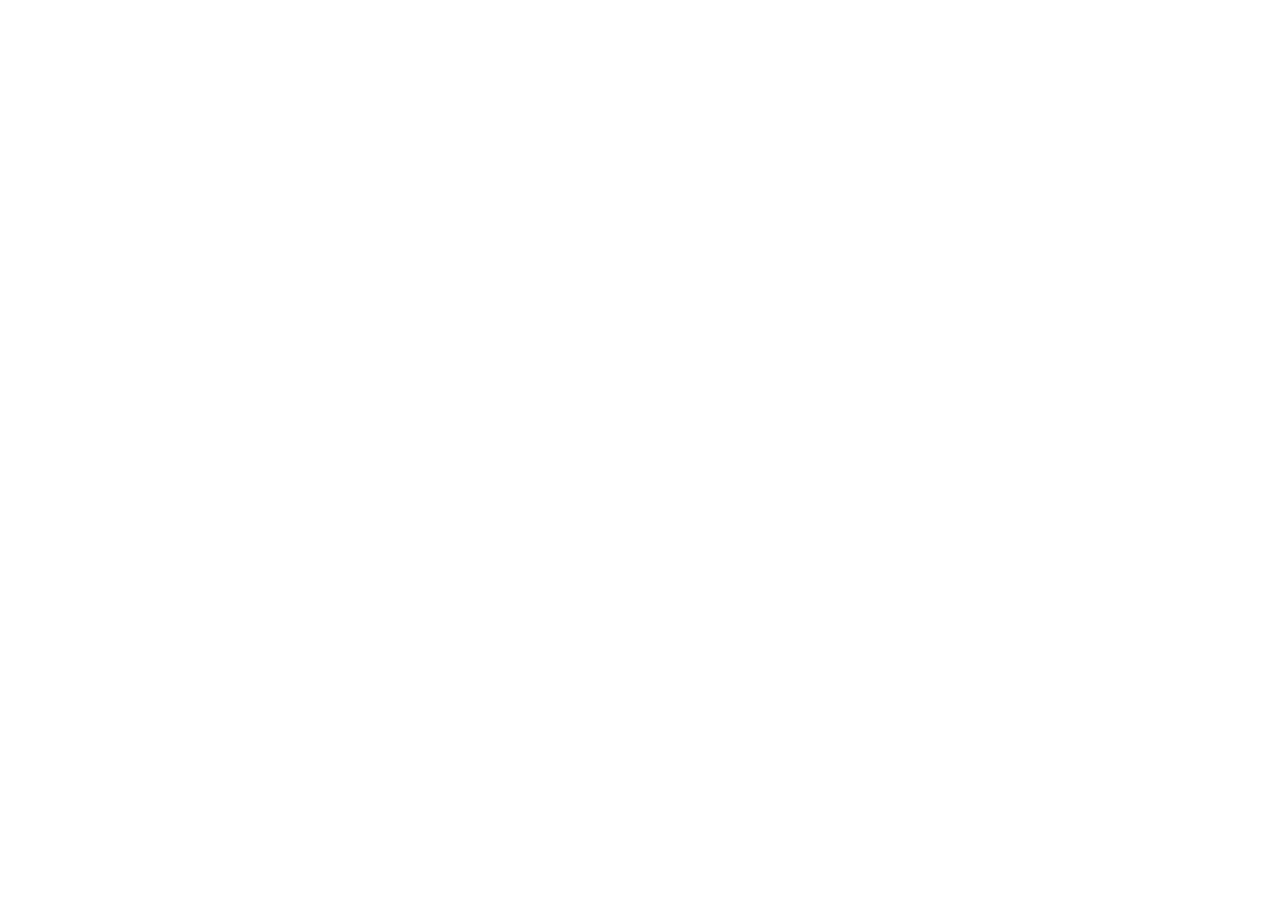
==== index.html @ c08e94df "Initial commit" ====
<!DOCTYPE html>
<html lang="en">
<head>
    <meta charset="UTF-8">
    <meta name="viewport" content="width=device-width, initial-scale=1.0">
    <link rel="shortcut icon" href="favicon.ico" type="image/x-icon">
    <link rel="stylesheet" href="style.css">
    <title>Grammarly: Free Writing Assistant</title>
</head>
<body>
    
</body>
</html>
---- style.css ----
/* ======= Imports ======= */


/* ======= Variables ======= */
:root {
    --primary-color: #027e6f;
    --primary-dark: #014c43;
    --bg-color-1: #fff; 
    --bg-color-2: #f5f5f5; 
}


/* ======= Mini-reset ======= */

*, *::before, *::after {
    margin: 0;
    padding: 0;
    box-sizing: border-box;
}


/* ======= Base Layout ======= */



/* ======= Base Elements ======= */



/* ======= Components ======= */



/* ======= Utility ======= */



/* ======= Media queries ======= */

@media (max-width: 430px) {


}
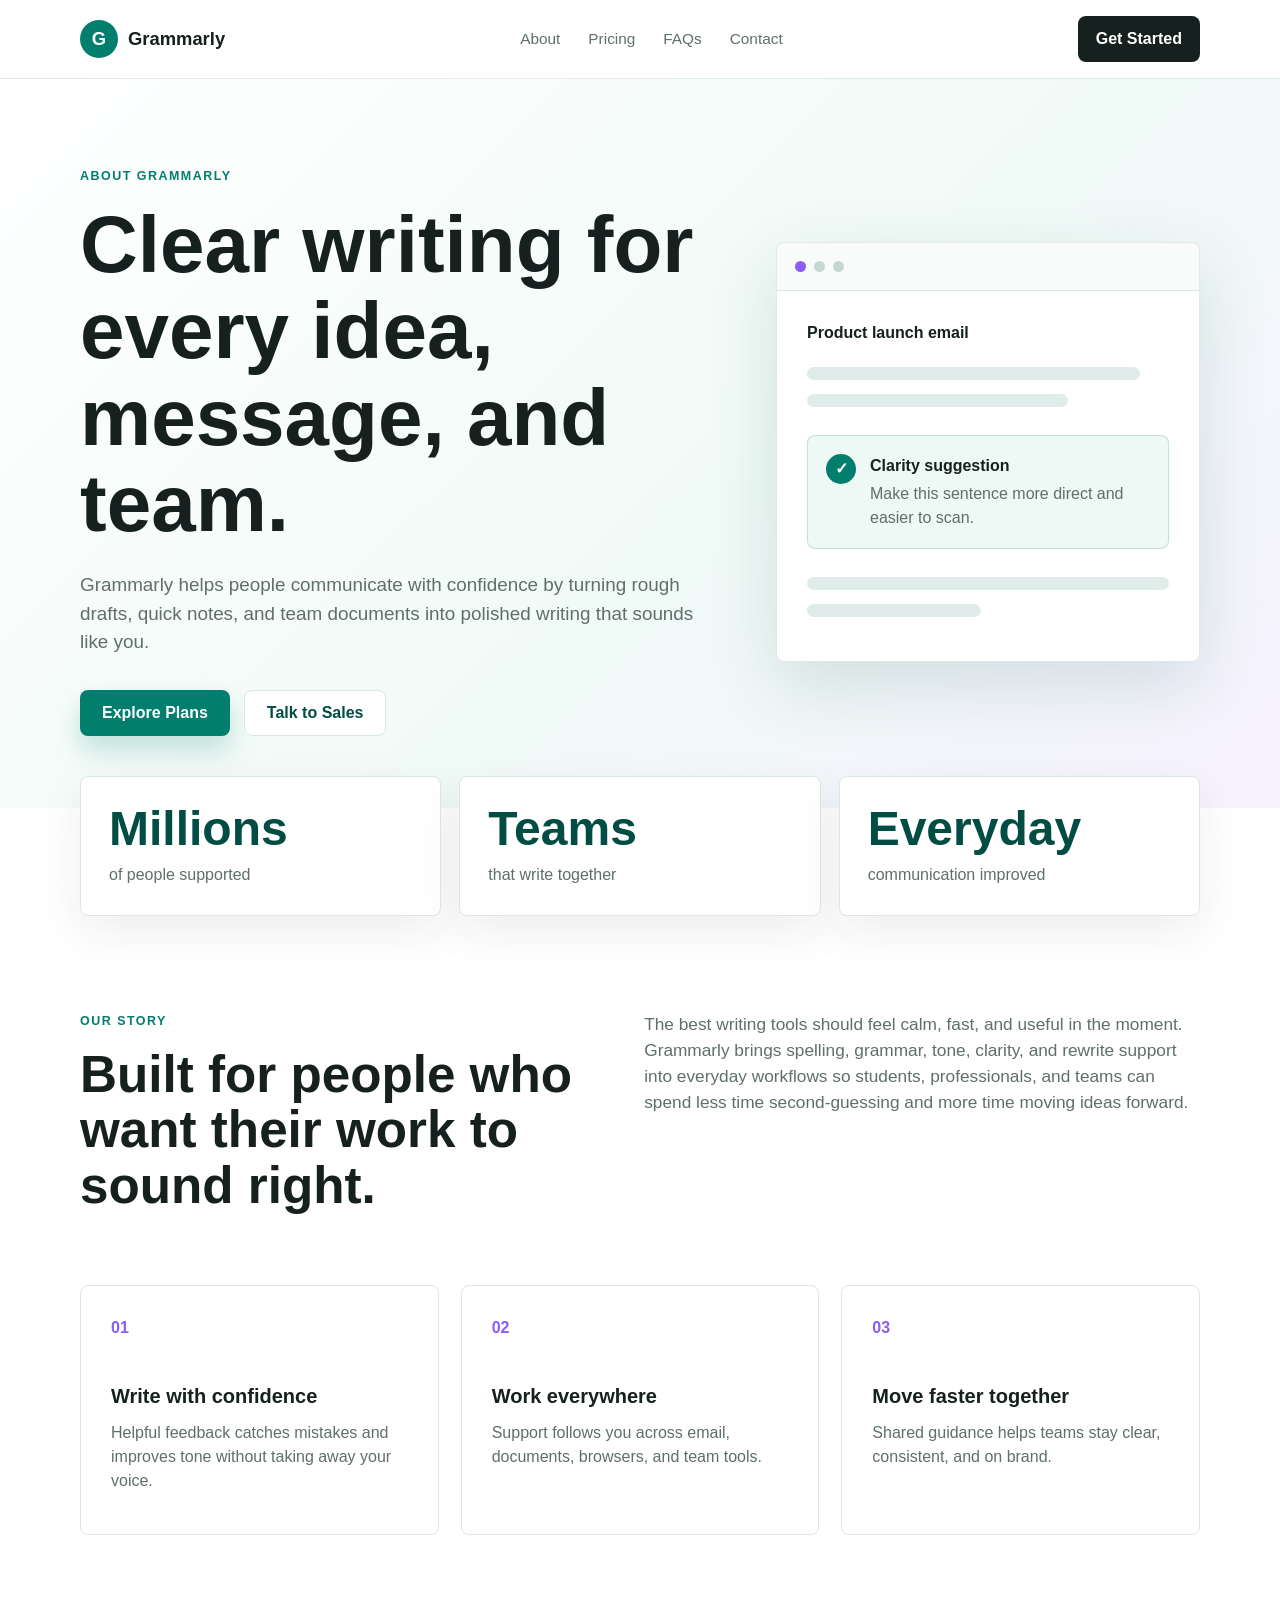
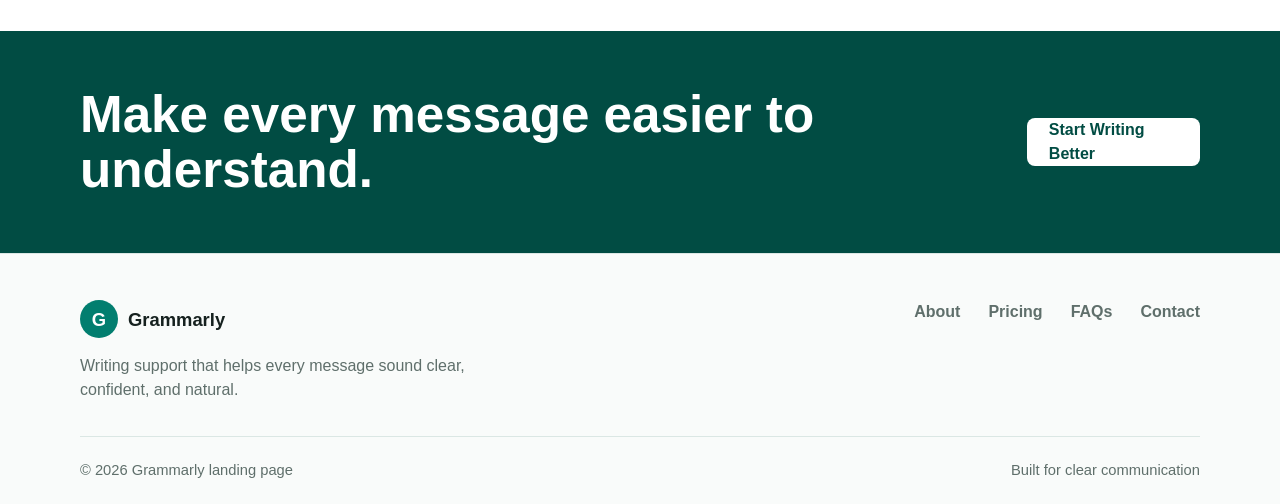
==== commit ed6f4932: "Add header, main content, and footer to index.html" ====
--- a/index.html
+++ b/index.html
@@ -8,6 +8,142 @@
     <title>Grammarly: Free Writing Assistant</title>
 </head>
 <body>
-    
+    <header class="site-header">
+        <nav class="nav container">
+            <a class="logo" href="index.html">
+                <span class="logo-logo">G</span>
+                <span>Grammarly</span>
+            </a>
+
+            <div class="nav-links">
+                <a href="about.html" >About</a>
+                <a href="pricing.html">Pricing</a>
+                <a href="faqs.html">FAQs</a>
+                <a href="contact.html">Contact</a>
+            </div>
+
+            <a class="nav-action" href="contact.html">Get Started</a>
+        </nav>
+    </header>
+
+    <main>
+        <div class="about-hero">
+            <div class="container hero-grid">
+                <div class="hero-copy">
+                    <p class="eyebrow">About Grammarly</p>
+                    <h1>Clear writing for every idea, message, and team.</h1>
+                    <p class="hero-text">
+                        Grammarly helps people communicate with confidence by turning rough drafts,
+                        quick notes, and team documents into polished writing that sounds like you.
+                    </p>
+                    <div class="hero-actions">
+                        <a class="button primary" href="pricing.html">Explore Plans</a>
+                        <a class="button secondary" href="contact.html">Talk to Sales</a>
+                    </div>
+                </div>
+
+                <!--у ИИ попросил сделать графику-->
+                <div class="writing-preview"   ="Writing assistant preview"> <!--Это справа вкладка с продукт имэйл ИИ сделал-->
+                    <div class="preview-toolbar"> <!--Точки фиол закрыть и две серые-->
+                        <span></span> 
+                        <span></span>
+                        <span></span>
+                    </div>
+                    <div class="document-card">
+                        <p class="doc-title">Product launch email</p>
+                        <div class="doc-line wide"></div>
+                        <div class="doc-line medium"></div>
+                        <div class="suggestion">
+                            <span class="suggestion-icon">&#10003;</span>
+                            <div>
+                                <strong>Clarity suggestion</strong>
+                                <p>Make this sentence more direct and easier to scan.</p>
+                            </div>
+                        </div>
+                        <div class="doc-line full"></div> <!--линии-->
+                        <div class="doc-line short"></div>  
+                    </div>
+                </div>
+            </div>
+        </div>
+
+        <div class="metrics container" >
+            <div>
+                <strong>Millions</strong>
+                <span>of people supported</span>
+            </div>
+            <div>
+                <strong>Teams</strong>
+                <span>that write together</span>
+            </div>
+            <div>
+                <strong>Everyday</strong>
+                <span>communication improved</span>
+            </div>
+        </div>
+
+        <div class="story-section">
+            <div class="container split-layout">
+                <div>
+                    <p class="eyebrow">Our story</p>
+                    <h2>Built for people who want their work to sound right.</h2>
+                </div>
+                <p>
+                    The best writing tools should feel calm, fast, and useful in the moment.
+                    Grammarly brings spelling, grammar, tone, clarity, and rewrite support into
+                    everyday workflows so students, professionals, and teams can spend less time
+                    second-guessing and more time moving ideas forward.
+                </p>
+            </div>
+        </div>
+
+        <div class="values container">
+            <div class="value-card">
+                <span class="value-icon">01</span>
+                <h3>Write with confidence</h3>
+                <p>Helpful feedback catches mistakes and improves tone without taking away your voice.</p>
+            </div>
+            <div class="value-card">
+                <span class="value-icon">02</span>
+                <h3>Work everywhere</h3>
+                <p>Support follows you across email, documents, browsers, and team tools.</p>
+            </div>
+            <div class="value-card">
+                <span class="value-icon">03</span>
+                <h3>Move faster together</h3>
+                <p>Shared guidance helps teams stay clear, consistent, and on brand.</p>
+            </div>
+        </div>
+
+        <div class="cta-band">
+            <div class="container cta-content">
+                <h2>Make every message easier to understand.</h2>
+                <a class="button light" href="contact.html">Start Writing Better</a>
+            </div>
+        </div>
+    </main>
+    <footer class="site-footer">
+        <div class="container footer-content">
+            <div class="footer-brand">
+                <a class="logo" href="index.html">
+                    <span class="logo-logo">G</span>
+                    <span>Grammarly</span>
+                </a>
+                <p>Writing support that helps every message sound clear, confident, and natural.</p>
+            </div>
+
+            <div class="footer-links">
+                <a href="about.html">About</a>
+                <a href="pricing.html">Pricing</a>
+                <a href="faqs.html">FAQs</a>
+                <a href="contact.html">Contact</a>
+            </div>
+        </div>
+
+        <div class="container footer-bottom">
+            <span>© 2026 Grammarly landing page</span>
+            <span>Built for clear communication</span>
+        </div>
+    </footer>
 </body>
-</html>+</html>
--- a/style.css
+++ b/style.css
@@ -1,43 +1,898 @@
-/* ======= Imports ======= */
-
-
 /* ======= Variables ======= */
 :root {
     --primary-color: #027e6f;
     --primary-dark: #014c43;
-    --bg-color-1: #fff; 
-    --bg-color-2: #f5f5f5; 
-}
-
+    --accent-color: #8b5cf6;
+    --ink-color: #16211f;
+    --muted-color: #5f6f6b;
+    --line-color: #dbe7e4;
+    --bg-color-1: #fff;
+    --bg-color-2: #f5f5f5;
+    --bg-soft: #eef8f5;
+    --shadow: 0 24px 70px rgba(1, 76, 67, 0.14);
+}
 
 /* ======= Mini-reset ======= */
-
 *, *::before, *::after {
     margin: 0;
     padding: 0;
     box-sizing: border-box;
 }
 
-
 /* ======= Base Layout ======= */
-
-
+body {
+    min-height: 100vh;
+    color: var(--ink-color);
+    background: var(--bg-color-1);
+    font-family: Arial, Helvetica, sans-serif;
+    line-height: 1.5;
+}
 
 /* ======= Base Elements ======= */
-
-
-
-/* ======= Components ======= */
-
-
-
-/* ======= Utility ======= */
-
-
-
-/* ======= Media queries ======= */
-
-@media (max-width: 430px) {
-
-
-}+a {
+    color: inherit;
+    text-decoration: none;
+}
+
+p {
+    color: var(--muted-color);
+}
+
+h1,
+h2,
+h3 {
+    color: var(--ink-color);
+    line-height: 1.08;
+}
+
+h1 {
+    max-width: 760px;
+    font-size: clamp(2.5rem, 7vw, 5rem);
+    letter-spacing: 0;
+}
+
+h2 {
+    font-size: clamp(2rem, 4vw, 3.4rem);
+    letter-spacing: 0;
+}
+
+h3 {
+    font-size: 1.25rem;
+}
+
+/* ======= About Page Layout ======= */
+.container {
+    width: min(1120px, calc(100% - 40px));
+    margin: 0 auto;
+}
+
+/* ======= Header ======= */
+.site-header {
+    position: sticky;
+    top: 0;
+    z-index: 10;
+    border-bottom: 1px solid rgba(219, 231, 228, 0.8);
+    background: rgba(255, 255, 255, 0.92);
+    backdrop-filter: blur(18px);
+}
+
+.nav {
+    display: flex;
+    align-items: center;
+    justify-content: space-between;
+    min-height: 78px;
+    gap: 24px;
+    flex-wrap: wrap;
+}
+
+.logo,
+.nav-links,
+.hero-actions,
+.cta-content {
+    display: flex;
+    align-items: center;
+}
+
+.logo {
+    gap: 10px;
+    font-size: 1.15rem;
+    font-weight: 800;
+    flex-shrink: 0;
+}
+
+.logo-logo {
+    display: grid;
+    place-items: center;
+    width: 38px;
+    height: 38px;
+    border-radius: 50%;
+    color: #fff;
+    background: var(--primary-color);
+    font-weight: 900;
+}
+
+.nav-links {
+    gap: 28px;
+    color: var(--muted-color);
+    font-size: 0.96rem;
+    flex-wrap: wrap;
+    justify-content: center;
+}
+
+.nav-links a {
+    padding: 8px 0;
+}
+
+.nav-links a:hover,
+.nav-links a.active {
+    color: var(--primary-dark);
+}
+
+.nav-action {
+    display: inline-flex;
+    align-items: center;
+    justify-content: center;
+    min-height: 46px;
+    padding: 0 18px;
+    border-radius: 8px;
+    color: #fff;
+    background: var(--ink-color);
+    font-weight: 700;
+    white-space: nowrap;
+    transition: transform 0.2s ease, box-shadow 0.2s ease, background 0.2s ease;
+}
+
+.nav-action:hover {
+    transform: translateY(-2px);
+}
+
+/* ======= Buttons ======= */
+.button {
+    display: inline-flex;
+    align-items: center;
+    justify-content: center;
+    min-height: 46px;
+    padding: 0 22px;
+    border-radius: 8px;
+    font-weight: 700;
+    transition: transform 0.2s ease, box-shadow 0.2s ease, background 0.2s ease;
+}
+
+.button:hover {
+    transform: translateY(-2px);
+}
+
+.button.primary {
+    color: #fff;
+    background: var(--primary-color);
+    box-shadow: 0 14px 28px rgba(2, 126, 111, 0.22);
+}
+
+.button.secondary {
+    color: var(--primary-dark);
+    border: 1px solid var(--line-color);
+    background: #fff;
+}
+
+.button.light {
+    color: var(--primary-dark);
+    background: #fff;
+}
+
+/* ======= Hero ======= */
+.about-hero {
+    padding: 88px 0 72px;
+    background: linear-gradient(135deg, #ffffff 0%, #f0faf7 58%, #f7f2ff 100%);
+}
+
+.hero-grid {
+    display: grid;
+    grid-template-columns: minmax(0, 1.08fr) minmax(280px, 0.72fr);
+    align-items: center;
+    gap: 60px;
+}
+
+.eyebrow {
+    margin-bottom: 16px;
+    color: var(--primary-color);
+    font-size: 0.78rem;
+    font-weight: 800;
+    letter-spacing: 0.12em;
+    text-transform: uppercase;
+}
+
+.hero-text {
+    max-width: 640px;
+    margin-top: 24px;
+    font-size: 1.18rem;
+}
+
+.hero-actions {
+    flex-wrap: wrap;
+    gap: 14px;
+    margin-top: 34px;
+}
+
+/* ======= Writing Preview ======= */
+.writing-preview {
+    width: 100%;
+    border: 1px solid rgba(219, 231, 228, 0.85);
+    border-radius: 8px;
+    background: #fff;
+    box-shadow: var(--shadow);
+    overflow: hidden;
+}
+
+.preview-toolbar {
+    display: flex;
+    gap: 8px;
+    padding: 18px;
+    border-bottom: 1px solid var(--line-color);
+    background: #f9fbfa;
+}
+
+.preview-toolbar span {
+    width: 11px;
+    height: 11px;
+    border-radius: 50%;
+    background: #c6d7d3;
+}
+
+.preview-toolbar span:first-child {
+    background: var(--accent-color);
+}
+
+.document-card {
+    padding: 30px;
+}
+
+.doc-title {
+    margin-bottom: 22px;
+    color: var(--ink-color);
+    font-weight: 800;
+}
+
+.doc-line {
+    height: 13px;
+    margin-bottom: 14px;
+    border-radius: 999px;
+    background: #dfecea;
+}
+
+.doc-line.wide {
+    width: 92%;
+}
+
+.doc-line.medium {
+    width: 72%;
+}
+
+.doc-line.full {
+    width: 100%;
+}
+
+.doc-line.short {
+    width: 48%;
+}
+
+.suggestion {
+    display: flex;
+    align-items: flex-start;
+    gap: 14px;
+    margin: 28px 0;
+    padding: 18px;
+    border: 1px solid rgba(2, 126, 111, 0.18);
+    border-radius: 8px;
+    background: var(--bg-soft);
+}
+
+.suggestion-icon {
+    display: grid;
+    flex: 0 0 auto;
+    place-items: center;
+    width: 30px;
+    height: 30px;
+    border-radius: 50%;
+    color: #fff;
+    background: var(--primary-color);
+    font-weight: 900;
+}
+
+.suggestion strong {
+    display: block;
+    margin-bottom: 4px;
+}
+
+/* ======= Metrics ======= */
+.metrics {
+    display: grid;
+    grid-template-columns: repeat(auto-fit, minmax(190px, 1fr));
+    gap: 18px;
+    margin-top: -32px;
+}
+
+.metrics div {
+    padding: 28px;
+    border: 1px solid var(--line-color);
+    border-radius: 8px;
+    background: #fff;
+    box-shadow: 0 16px 45px rgba(22, 33, 31, 0.08);
+}
+
+.metrics strong {
+    display: block;
+    color: var(--primary-dark);
+    font-size: clamp(2rem, 4vw, 3rem);
+    line-height: 1;
+}
+
+.metrics span {
+    display: block;
+    margin-top: 10px;
+    color: var(--muted-color);
+}
+
+/* ======= Story ======= */
+.story-section {
+    padding: 96px 0 72px;
+}
+
+.split-layout {
+    display: grid;
+    grid-template-columns: minmax(0, 0.9fr) minmax(300px, 1fr);
+    gap: 64px;
+    align-items: start;
+}
+
+.split-layout p:last-child {
+    font-size: 1.08rem;
+}
+
+/* ======= Value Cards ======= */
+.values {
+    display: grid;
+    grid-template-columns: repeat(auto-fit, minmax(240px, 1fr));
+    gap: 22px;
+    padding-bottom: 96px;
+}
+
+.value-card {
+    min-height: 250px;
+    padding: 30px;
+    border: 1px solid var(--line-color);
+    border-radius: 8px;
+    background: #fff;
+}
+
+.value-icon {
+    display: inline-flex;
+    margin-bottom: 46px;
+    color: var(--accent-color);
+    font-weight: 900;
+}
+
+.value-card h3 {
+    margin-bottom: 14px;
+}
+
+/* ======= CTA ======= */
+.cta-band {
+    padding: 56px 0;
+    color: #fff;
+    background: var(--primary-dark);
+}
+
+.cta-band h2 {
+    color: #fff;
+}
+
+.cta-content {
+    justify-content: space-between;
+    gap: 28px;
+}
+
+/* ======= FAQ Page ======= */
+.faq-hero {
+    padding: 88px 0 72px;
+    background: linear-gradient(135deg, #ffffff 0%, #f0faf7 58%, #f7f2ff 100%);
+}
+
+.faq-hero-grid {
+    display: grid;
+    grid-template-columns: minmax(0, 1fr) minmax(300px, 0.48fr);
+    align-items: center;
+    gap: 56px;
+}
+
+.faq-help-card {
+    padding: 30px;
+    border: 1px solid rgba(219, 231, 228, 0.85);
+    border-radius: 8px;
+    background: #fff;
+    box-shadow: var(--shadow);
+}
+
+.faq-help-label {
+    display: inline-flex;
+    margin-bottom: 18px;
+    color: var(--accent-color);
+    font-size: 0.78rem;
+    font-weight: 900;
+    letter-spacing: 0.12em;
+    text-transform: uppercase;
+}
+
+.faq-help-card h2 {
+    margin-bottom: 14px;
+    font-size: clamp(1.8rem, 3vw, 2.6rem);
+}
+
+.faq-help-card p {
+    margin-bottom: 24px;
+}
+
+.faq-highlights {
+    display: grid;
+    grid-template-columns: repeat(auto-fit, minmax(240px, 1fr));
+    gap: 18px;
+    margin-top: -32px;
+}
+
+.faq-highlight-card {
+    min-height: 210px;
+    padding: 28px;
+    border: 1px solid var(--line-color);
+    border-radius: 8px;
+    background: #fff;
+    box-shadow: 0 16px 45px rgba(22, 33, 31, 0.08);
+}
+
+.faq-highlight-card span {
+    display: inline-flex;
+    margin-bottom: 38px;
+    color: var(--accent-color);
+    font-weight: 900;
+}
+
+.faq-highlight-card h3 {
+    margin-bottom: 12px;
+}
+
+.faq-content {
+    display: grid;
+    grid-template-columns: minmax(240px, 0.48fr) minmax(0, 1fr);
+    gap: 64px;
+    padding: 96px 0;
+}
+
+.faq-intro {
+    position: sticky;
+    top: 110px;
+    align-self: start;
+}
+
+.accordion {
+    display: grid;
+    gap: 14px;
+}
+
+.accordion details {
+    border: 1px solid var(--line-color);
+    border-radius: 8px;
+    background: #fff;
+    box-shadow: 0 12px 34px rgba(22, 33, 31, 0.06);
+    overflow: hidden;
+}
+
+.accordion summary {
+    position: relative;
+    min-height: 64px;
+    padding: 20px 58px 20px 22px;
+    color: var(--ink-color);
+    cursor: pointer;
+    font-weight: 800;
+    list-style: none;
+}
+
+.accordion summary::-webkit-details-marker {
+    display: none;
+}
+
+.accordion summary::after {
+    content: "+";
+    position: absolute;
+    top: 50%;
+    right: 22px;
+    display: grid;
+    place-items: center;
+    width: 28px;
+    height: 28px;
+    border-radius: 50%;
+    color: #fff;
+    background: var(--primary-color);
+    transform: translateY(-50%);
+    font-weight: 900;
+}
+
+.accordion details[open] summary::after {
+    content: "-";
+    background: var(--primary-dark);
+}
+
+.accordion details p {
+    padding: 0 22px 22px;
+}
+
+/* ======= Contact Page ======= */
+.contact-hero {
+    padding: 88px 0 72px;
+    background: linear-gradient(135deg, #ffffff 0%, #f0faf7 58%, #f7f2ff 100%);
+}
+
+.contact-hero-grid {
+    display: grid;
+    grid-template-columns: minmax(0, 1fr) minmax(280px, 0.42fr);
+    align-items: center;
+    gap: 56px;
+}
+
+.contact-summary-card {
+    padding: 30px;
+    border: 1px solid rgba(219, 231, 228, 0.85);
+    border-radius: 8px;
+    background: #fff;
+    box-shadow: var(--shadow);
+}
+
+.contact-label {
+    display: inline-flex;
+    margin-bottom: 18px;
+    color: var(--accent-color);
+    font-size: 0.78rem;
+    font-weight: 900;
+    letter-spacing: 0.12em;
+    text-transform: uppercase;
+}
+
+.contact-summary-card strong {
+    display: block;
+    margin-bottom: 14px;
+    color: var(--primary-dark);
+    font-size: clamp(2rem, 4vw, 3rem);
+    line-height: 1;
+}
+
+.contact-options {
+    display: grid;
+    grid-template-columns: repeat(auto-fit, minmax(240px, 1fr));
+    gap: 18px;
+    margin-top: -32px;
+}
+
+.contact-option-card {
+    min-height: 210px;
+    padding: 28px;
+    border: 1px solid var(--line-color);
+    border-radius: 8px;
+    background: #fff;
+    box-shadow: 0 16px 45px rgba(22, 33, 31, 0.08);
+}
+
+.contact-option-card span {
+    display: inline-flex;
+    margin-bottom: 38px;
+    color: var(--accent-color);
+    font-weight: 900;
+}
+
+.contact-option-card h3 {
+    margin-bottom: 12px;
+}
+
+.contact-section {
+    display: grid;
+    grid-template-columns: minmax(260px, 0.52fr) minmax(0, 1fr);
+    gap: 64px;
+    padding: 96px 0;
+}
+
+.contact-info p:not(.eyebrow) {
+    margin-top: 18px;
+}
+
+.contact-detail-list {
+    display: grid;
+    gap: 14px;
+    margin-top: 34px;
+}
+
+.contact-detail-list div {
+    padding: 18px;
+    border: 1px solid var(--line-color);
+    border-radius: 8px;
+    background: #fff;
+}
+
+.contact-detail-list strong,
+.contact-detail-list span {
+    display: block;
+}
+
+.contact-detail-list strong {
+    margin-bottom: 6px;
+    color: var(--ink-color);
+}
+
+.contact-detail-list span {
+    color: var(--muted-color);
+}
+
+.contact-form {
+    display: grid;
+    gap: 18px;
+    padding: 30px;
+    border: 1px solid rgba(219, 231, 228, 0.85);
+    border-radius: 8px;
+    background: #fff;
+    box-shadow: var(--shadow);
+}
+
+.form-row {
+    display: grid;
+    gap: 8px;
+}
+
+.form-row label {
+    color: var(--ink-color);
+    font-weight: 800;
+}
+
+.form-row input,
+.form-row select,
+.form-row textarea {
+    width: 100%;
+    border: 1px solid var(--line-color);
+    border-radius: 8px;
+    padding: 14px 16px;
+    color: var(--ink-color);
+    background: #f9fbfa;
+    font: inherit;
+}
+
+.form-row textarea {
+    resize: vertical;
+}
+
+.form-row input:focus,
+.form-row select:focus,
+.form-row textarea:focus {
+    outline: 2px solid rgba(2, 126, 111, 0.22);
+    border-color: var(--primary-color);
+    background: #fff;
+}
+
+.contact-form .button {
+    border: 0;
+    cursor: pointer;
+}
+
+/* ======= Footer ======= */
+.site-footer {
+    border-top: 1px solid var(--line-color);
+    background: #f9fbfa;
+}
+
+.footer-content {
+    display: flex;
+    align-items: flex-start;
+    justify-content: space-between;
+    gap: 36px;
+    padding: 46px 0 34px;
+}
+
+.footer-brand {
+    max-width: 420px;
+}
+
+.footer-brand p {
+    margin-top: 16px;
+}
+
+.footer-links {
+    display: flex;
+    flex-wrap: wrap;
+    justify-content: flex-end;
+    gap: 18px 28px;
+    color: var(--muted-color);
+    font-weight: 700;
+}
+
+.footer-links a:hover {
+    color: var(--primary-dark);
+}
+
+.footer-bottom {
+    display: flex;
+    align-items: center;
+    justify-content: space-between;
+    gap: 20px;
+    padding: 22px 0;
+    border-top: 1px solid var(--line-color);
+    color: var(--muted-color);
+    font-size: 0.92rem;
+}
+
+/* ======= Media Queries ======= */
+@media (max-width: 500px) {
+    .container {
+        width: min(100% - 28px, 1120px);
+    }
+
+    .nav {
+        min-height: auto;
+        padding: 18px 0;
+        align-items: flex-start;
+        gap: 16px;
+    }
+
+    .nav,
+    .nav-links,
+    .cta-content {
+        flex-direction: column;
+    }
+
+    .nav-links {
+        align-items: flex-start;
+        gap: 10px;
+        width: 100%;
+    }
+
+    .nav-links a {
+        width: 100%;
+    }
+
+    .nav-action {
+        width: 100%;
+    }
+
+    .about-hero {
+        padding: 54px 0;
+    }
+
+    .hero-grid,
+    .faq-hero-grid,
+    .contact-hero-grid,
+    .faq-content,
+    .contact-section,
+    .split-layout,
+    .metrics,
+    .values,
+    .faq-highlights,
+    .contact-options {
+        grid-template-columns: 1fr;
+    }
+
+    .hero-grid {
+        gap: 34px;
+    }
+
+    .hero-actions,
+    .hero-actions .button,
+    .button.light {
+        width: 100%;
+    }
+
+    .document-card {
+        padding: 22px;
+    }
+
+    .metrics {
+        margin-top: 24px;
+    }
+
+    .faq-highlights {
+        margin-top: 24px;
+    }
+
+    .faq-hero {
+        padding: 54px 0;
+    }
+
+    .contact-hero {
+        padding: 54px 0;
+    }
+
+    .faq-content {
+        gap: 34px;
+        padding: 64px 0;
+    }
+
+    .contact-section {
+        gap: 34px;
+        padding: 64px 0;
+    }
+
+    .contact-options {
+        margin-top: 24px;
+    }
+
+    .contact-form {
+        padding: 22px;
+    }
+
+    .faq-intro {
+        position: static;
+    }
+
+    .story-section {
+        padding: 64px 0 48px;
+    }
+
+    .values {
+        padding-bottom: 64px;
+    }
+
+    .cta-content {
+        align-items: flex-start;
+    }
+
+    .footer-content,
+    .footer-bottom {
+        flex-direction: column;
+        align-items: flex-start;
+    }
+
+    .footer-links {
+        justify-content: flex-start;
+    }
+}
+
+@media (min-width: 430px) and (max-width: 820px) {
+    .nav {
+        padding: 10px 0;
+        justify-content: center;
+    }
+
+    .nav-links {
+        order: 3;
+        width: 100%;
+        justify-content: center;
+    }
+
+    .hero-grid,
+    .faq-hero-grid,
+    .contact-hero-grid,
+    .faq-content,
+    .contact-section,
+    .split-layout {
+        grid-template-columns: 1fr;
+    }
+
+    .metrics {
+        grid-template-columns: repeat(auto-fit, minmax(180px, 1fr));
+    }
+
+    .about-hero {
+        padding-top: 70px;
+    }
+
+    .faq-hero {
+        padding-top: 70px;
+    }
+
+    .contact-hero {
+        padding-top: 70px;
+    }
+
+    .faq-content {
+        gap: 40px;
+    }
+
+    .contact-section {
+        gap: 40px;
+    }
+
+    .faq-intro {
+        position: static;
+    }
+}
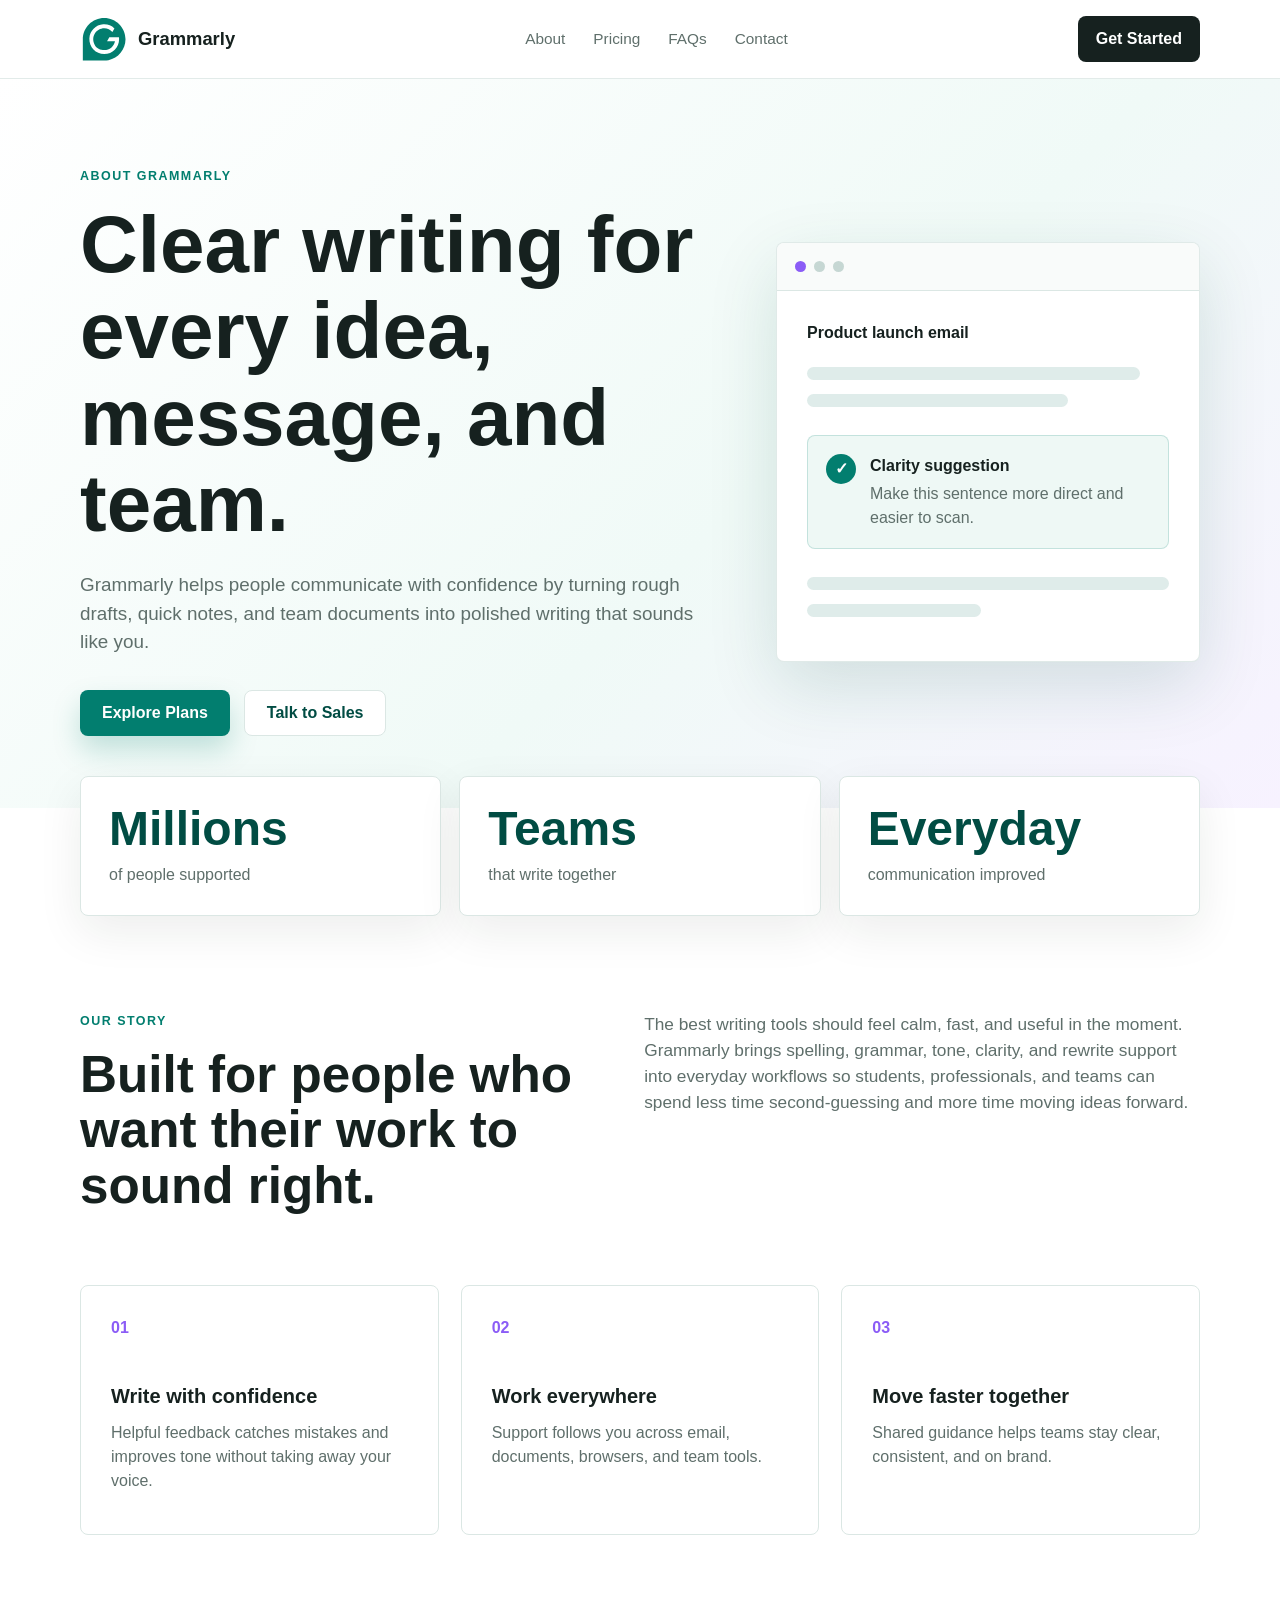
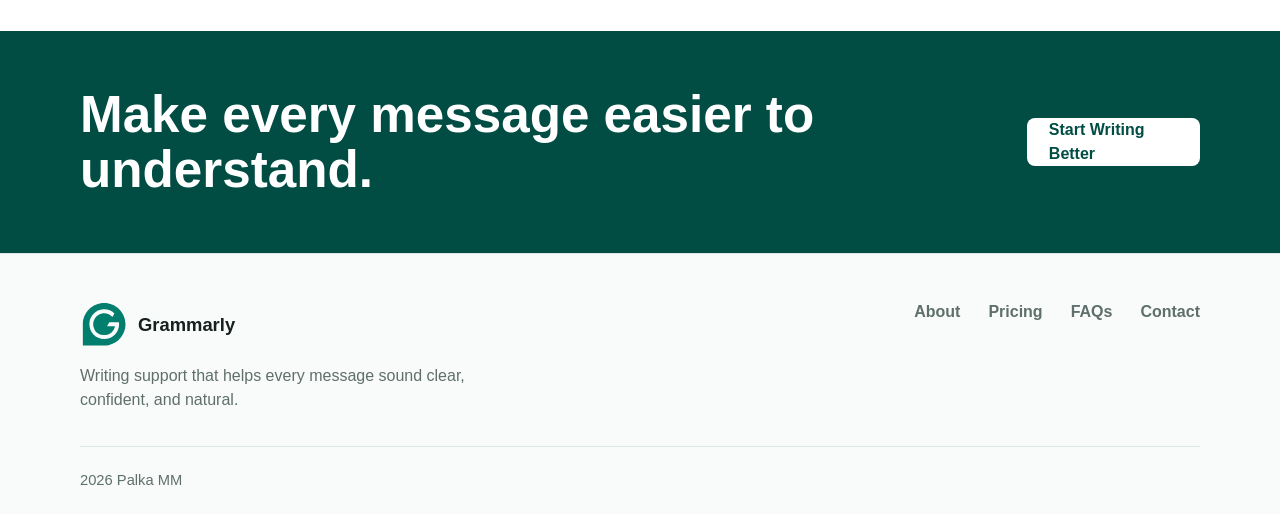
==== commit 75332f87: "Replaced placeholder logo with the actual one" ====
--- a/index.html
+++ b/index.html
@@ -11,7 +11,7 @@
     <header class="site-header">
         <nav class="nav container">
             <a class="logo" href="index.html">
-                <span class="logo-logo">G</span>
+                <img class="icon" src="./assets/grammarly.svg" alt="">
                 <span>Grammarly</span>
             </a>
 
@@ -126,7 +126,7 @@
         <div class="container footer-content">
             <div class="footer-brand">
                 <a class="logo" href="index.html">
-                    <span class="logo-logo">G</span>
+                    <img class="icon" src="./assets/grammarly.svg" alt="">
                     <span>Grammarly</span>
                 </a>
                 <p>Writing support that helps every message sound clear, confident, and natural.</p>
@@ -141,8 +141,8 @@
         </div>
 
         <div class="container footer-bottom">
-            <span>© 2026 Grammarly landing page</span>
-            <span>Built for clear communication</span>
+            <span>2026 Palka MM</span>
+             
         </div>
     </footer>
 </body>
--- a/style.css
+++ b/style.css
@@ -60,10 +60,14 @@
     font-size: 1.25rem;
 }
 
-/* ======= About Page Layout ======= */
+/* ======= Layout Containers ======= */
 .container {
     width: min(1120px, calc(100% - 40px));
     margin: 0 auto;
+}
+
+.full-width {
+    width: 100%;
 }
 
 /* ======= Header ======= */
@@ -91,6 +95,11 @@
 .cta-content {
     display: flex;
     align-items: center;
+}
+
+.icon {
+    width: 48px;
+    height: 48px
 }
 
 .logo {
@@ -179,7 +188,7 @@
     background: #fff;
 }
 
-/* ======= Hero ======= */
+/* ======= About Hero ======= */
 .about-hero {
     padding: 88px 0 72px;
     background: linear-gradient(135deg, #ffffff 0%, #f0faf7 58%, #f7f2ff 100%);
@@ -676,6 +685,387 @@
     cursor: pointer;
 }
 
+/* ======= Pricing Page Styles ======= */
+.pricing-hero {
+    padding: 88px 0 48px;
+    background: linear-gradient(135deg, #ffffff 0%, #f5fbf9 60%, #f3edff 100%);
+    text-align: center;
+}
+
+.hero-center {
+    display: flex;
+    flex-direction: column;
+    align-items: center;
+    justify-content: center;
+}
+
+.pricing-hero h1 {
+    margin-top: 16px;
+}
+
+.pay-types {
+    display: flex;
+    align-items: center;
+    justify-content: center;
+    gap: 16px;
+    margin: 24px 0 48px;
+}
+
+.toggle-label {
+    font-size: 1rem;
+    font-weight: 700;
+    color: var(--muted-color);
+    transition: color 0.2s ease;
+}
+
+.toggle-label.active {
+    color: var(--ink-color);
+}
+
+.save-badge {
+    display: inline-block;
+    padding: 4px 8px;
+    margin-left: 6px;
+    border-radius: 999px;
+    background: var(--bg-soft);
+    color: var(--primary-color);
+    font-size: 0.78rem;
+    font-weight: 800;
+}
+
+.switch {
+    position: relative;
+    display: inline-block;
+    width: 56px;
+    height: 30px;
+    cursor: pointer;
+}
+
+.switch input {
+    opacity: 0;
+    width: 0;
+    height: 0;
+}
+
+.slider {
+    position: absolute;
+    top: 0;
+    left: 0;
+    right: 0;
+    bottom: 0;
+    background-color: var(--line-color);
+    border-radius: 34px;
+    transition: background-color 0.3s ease;
+}
+
+.slider::before {
+    content: "";
+    position: absolute;
+    height: 22px;
+    width: 22px;
+    left: 4px;
+    bottom: 4px;
+    background-color: white;
+    border-radius: 50%;
+    transition: transform 0.3s cubic-bezier(0.4, 0, 0.2, 1);
+    box-shadow: 0 2px 6px rgba(0,0,0,0.15);
+}
+
+input:checked + .slider {
+    background-color: var(--primary-color);
+}
+
+input:focus + .slider {
+    box-shadow: 0 0 1px var(--primary-color);
+}
+
+input:checked + .slider::before {
+    transform: translateX(26px);
+}
+
+.plans-panel {
+    display: grid;
+    grid-template-columns: repeat(3, minmax(0, 1fr));
+    gap: 30px;
+    align-items: stretch;
+    margin-bottom: 96px;
+}
+
+.plan-card {
+    position: relative;
+    display: flex;
+    flex-direction: column;
+    padding: 40px 32px;
+    background: #fff;
+    border: 1px solid var(--line-color);
+    border-radius: 12px;
+    transition: transform 0.3s ease, box-shadow 0.3s ease;
+}
+
+.plan-card:hover {
+    transform: translateY(-4px);
+    box-shadow: 0 20px 40px rgba(22, 33, 31, 0.05);
+}
+
+.plan-card.highlighted {
+    border: 2px solid var(--primary-color);
+    box-shadow: var(--shadow);
+}
+
+.plan-card.highlighted:hover {
+    box-shadow: 0 30px 80px rgba(1, 76, 67, 0.2);
+}
+
+.popular-badge {
+    position: absolute;
+    top: -14px;
+    left: 32px;
+    background: var(--primary-color);
+    color: #fff;
+    padding: 4px 14px;
+    font-size: 0.78rem;
+    font-weight: 800;
+    letter-spacing: 0.06em;
+    text-transform: uppercase;
+    border-radius: 999px;
+}
+
+.card-header {
+    min-height: 100px;
+}
+
+.card-header h2 {
+    font-size: 2rem;
+    margin-bottom: 10px;
+}
+
+.plan-description {
+    font-size: 0.95rem;
+    line-height: 1.4;
+}
+
+.price-block {
+    margin: 28px 0;
+    min-height: 74px;
+}
+
+.price {
+    display: flex;
+    align-items: baseline;
+    color: var(--ink-color);
+    font-weight: 800;
+}
+
+.price .currency {
+    font-size: 1.8rem;
+    align-self: flex-start;
+    margin-top: 4px;
+}
+
+.price .amount {
+    font-size: 3.5rem;
+    line-height: 1;
+}
+
+.price .period {
+    font-size: 0.95rem;
+    color: var(--muted-color);
+    font-weight: 500;
+    margin-left: 4px;
+}
+
+.billing-note {
+    font-size: 0.88rem;
+    margin-top: 4px;
+}
+
+.features-list {
+    list-style: none;
+    margin-top: 32px;
+    display: flex;
+    flex-direction: column;
+    gap: 14px;
+}
+
+.features-list li {
+    position: relative;
+    padding-left: 26px;
+    font-size: 0.94rem;
+    color: var(--ink-color);
+    line-height: 1.4;
+}
+
+.features-list li::before {
+    content: "✓";
+    position: absolute;
+    left: 0;
+    top: 0;
+    color: var(--primary-color);
+    font-weight: 900;
+}
+
+.features-list li.list-divider {
+    padding-left: 0;
+    font-weight: 700;
+    color: var(--ink-color);
+    margin-bottom: 4px;
+}
+
+.features-list li.list-divider::before {
+    display: none;
+}
+
+/* Comparison Matrices Styles */
+.pricing-comparison-table {
+    padding-bottom: 96px;
+}
+
+.pricing-comparison-table h2 {
+    text-align: center;
+    margin-bottom: 48px;
+}
+
+.table-wrapper {
+    width: 100%;
+    overflow-x: auto;
+    border: 1px solid var(--line-color);
+    border-radius: 12px;
+    background: #fff;
+    box-shadow: 0 12px 34px rgba(22, 33, 31, 0.04);
+}
+
+table {
+    width: 100%;
+    border-collapse: collapse;
+    text-align: left;
+    font-size: 1rem;
+}
+
+th, td {
+    padding: 18px 24px;
+    border-bottom: 1px solid var(--line-color);
+}
+
+thead th {
+    background-color: #f9fbfa;
+    color: var(--ink-color);
+    font-weight: 800;
+    font-size: 1.1rem;
+}
+
+thead th:not(:first-child) {
+    width: 20%;
+    text-align: center;
+}
+
+tbody td:not(:first-child) {
+    text-align: center;
+}
+
+tr.table-category td {
+    background-color: var(--bg-soft);
+    color: var(--primary-dark);
+    font-weight: 800;
+    font-size: 0.9rem;
+    text-transform: uppercase;
+    letter-spacing: 0.08em;
+    padding: 12px 24px;
+}
+
+td.check {
+    color: var(--primary-color);
+    font-weight: 900;
+    font-size: 1.2rem;
+}
+
+td.dash {
+    color: var(--line-color);
+    font-weight: 400;
+}
+
+tbody tr:hover td {
+    background-color: #fcfdfe;
+}
+
+/* Asymmetric Testimonials Grid Layout Rules */
+
+.pricing-testimonials {
+    padding-bottom: 96px;
+}
+
+.pricing-testimonials h2 {
+    text-align: center;
+    margin-bottom: 48px;
+}
+
+.pricing-testimonials-grid {
+    display: grid;
+    grid-template-columns: repeat(auto-fill, minmax(320px, 1fr));
+    gap: 24px;
+}
+
+.testimonial {
+    background: #fff;
+    border: 1px solid rgba(219, 231, 228, 0.7);
+    border-radius: 12px;
+    padding: 24px;
+    display: flex;
+    flex-direction: column;
+    gap: 16px;
+    box-shadow: 0 4px 12px rgba(22, 33, 31, 0.03);
+    transition: transform 0.2s ease, box-shadow 0.2s ease;
+}
+
+.testimonial:hover {
+    transform: translateY(-2px);
+    box-shadow: 0 12px 24px rgba(22, 33, 31, 0.06);
+}
+
+.testimonial-header {
+    display: flex;
+    align-items: center;
+    gap: 12px;
+    position: relative;
+}
+
+.testimonial-avatar {
+    width: 48px;
+    height: 48px;
+    border-radius: 50%;
+    object-fit: cover;
+    background: var(--bg-color-2);
+}
+
+.author-info {
+    display: flex;
+    flex-direction: column;
+}
+
+.author-name {
+    font-weight: 800;
+    color: var(--ink-color);
+    font-size: 0.95rem;
+    line-height: 1.2;
+}
+
+.author-handle {
+    font-size: 0.85rem;
+    color: var(--muted-color);
+}
+
+.platform-icon {
+    margin-left: auto;
+    font-size: 1.1rem;
+    color: var(--line-color);
+}
+
+.quote {
+    font-size: 0.96rem;
+    line-height: 1.5;
+    color: var(--ink-color);
+    margin: 0;
+}
+
 /* ======= Footer ======= */
 .site-footer {
     border-top: 1px solid var(--line-color);
@@ -722,7 +1112,44 @@
     font-size: 0.92rem;
 }
 
-/* ======= Media Queries ======= */
+/* ======= Global Layout Responsive Rules ======= */
+@media (max-width: 960px) {
+    .plans-panel {
+        grid-template-columns: repeat(2, minmax(0, 1fr));
+    }
+    .plans-panel .plan-card:last-child {
+        grid-column: span 2;
+    }
+    .pricing-testimonials {
+        grid-template-columns: repeat(2, 1fr);
+    }
+}
+
+@media (max-width: 640px) {
+    .pricing-hero {
+        padding: 54px 0 32px;
+    }
+    .plans-panel {
+        grid-template-columns: 1fr;
+        gap: 24px;
+    }
+    .plans-panel .plan-card:last-child {
+        grid-column: span 1;
+    }
+    .pricing-comparison-table {
+        padding-bottom: 64px;
+    }
+    th, td {
+        padding: 14px 16px;
+        font-size: 0.92rem;
+    }
+    .pricing-testimonials {
+        grid-template-columns: 1fr;
+        gap: 18px;
+        padding-bottom: 64px;
+    }
+}
+
 @media (max-width: 500px) {
     .container {
         width: min(100% - 28px, 1120px);
@@ -895,4 +1322,4 @@
     .faq-intro {
         position: static;
     }
-}
+}
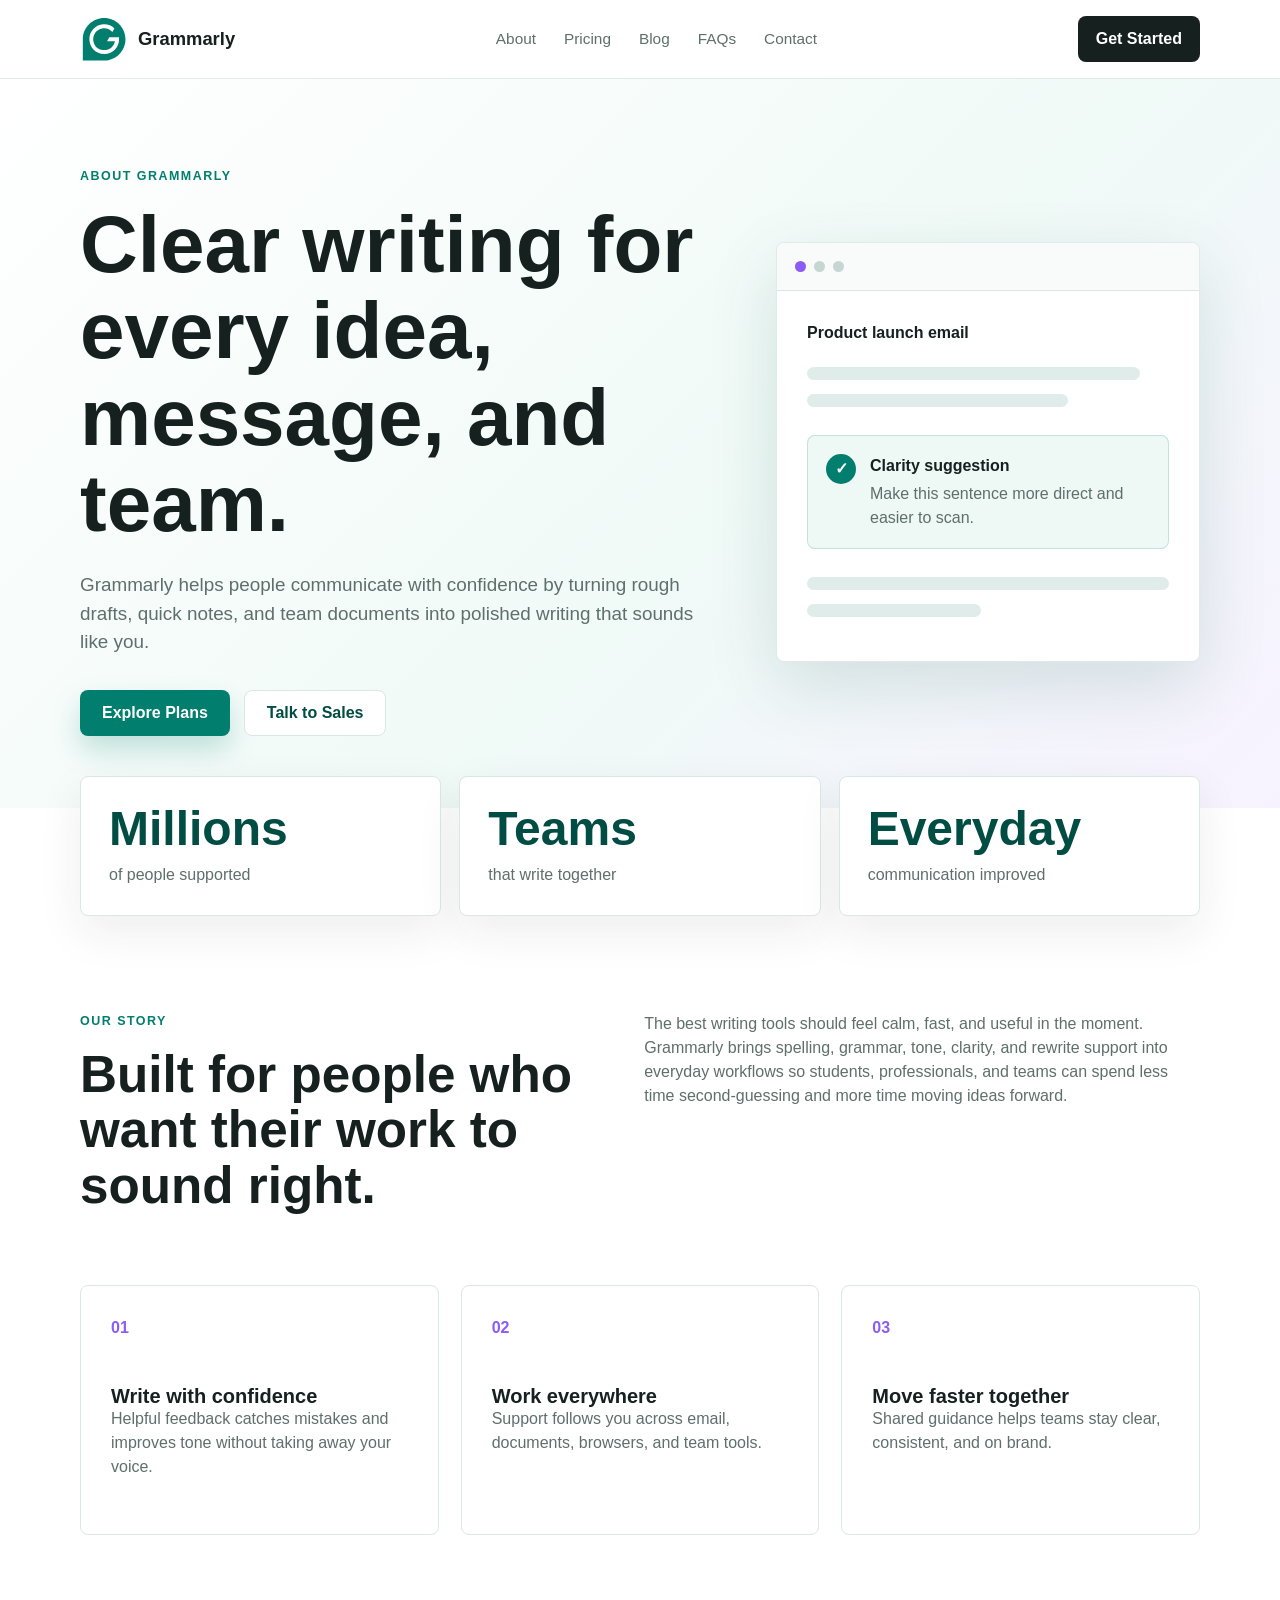
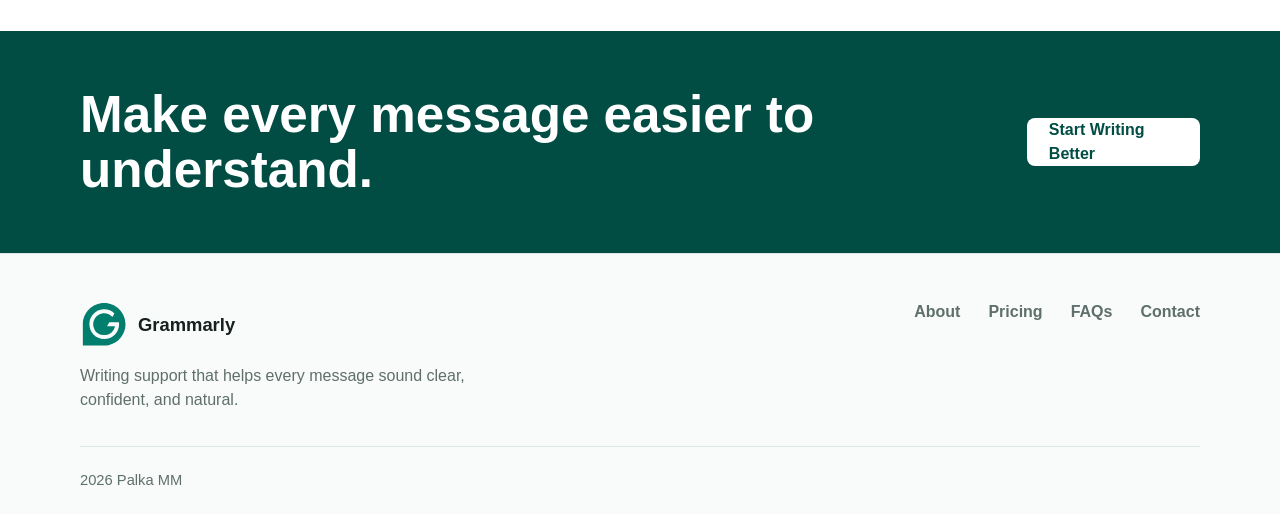
==== commit e6f725ff: "Blog hub page" ====
--- a/index.html
+++ b/index.html
@@ -3,7 +3,7 @@
 <head>
     <meta charset="UTF-8">
     <meta name="viewport" content="width=device-width, initial-scale=1.0">
-    <link rel="shortcut icon" href="favicon.ico" type="image/x-icon">
+    <link rel="shortcut icon" href="./assets/grammarly.svg" type="image/svg+xml">
     <link rel="stylesheet" href="style.css">
     <title>Grammarly: Free Writing Assistant</title>
 </head>
@@ -16,8 +16,9 @@
             </a>
 
             <div class="nav-links">
-                <a href="about.html" >About</a>
+                <a href="about.html">About</a>
                 <a href="pricing.html">Pricing</a>
+                <a href="blog.html">Blog</a>
                 <a href="faqs.html">FAQs</a>
                 <a href="contact.html">Contact</a>
             </div>
--- a/style.css
+++ b/style.css
@@ -188,19 +188,6 @@
     background: #fff;
 }
 
-/* ======= About Hero ======= */
-.about-hero {
-    padding: 88px 0 72px;
-    background: linear-gradient(135deg, #ffffff 0%, #f0faf7 58%, #f7f2ff 100%);
-}
-
-.hero-grid {
-    display: grid;
-    grid-template-columns: minmax(0, 1.08fr) minmax(280px, 0.72fr);
-    align-items: center;
-    gap: 60px;
-}
-
 .eyebrow {
     margin-bottom: 16px;
     color: var(--primary-color);
@@ -220,6 +207,23 @@
     flex-wrap: wrap;
     gap: 14px;
     margin-top: 34px;
+}
+
+/* ======= Shared Layout Components (Hero Grid, Previews, Metrics, Values) ======= */
+.about-hero {
+    padding: 88px 0 72px;
+    background: linear-gradient(135deg, #ffffff 0%, #f0faf7 58%, #f7f2ff 100%);
+}
+
+.story-section {
+    padding: 96px 0 72px;
+}
+
+.hero-grid {
+    display: grid;
+    grid-template-columns: minmax(0, 1.08fr) minmax(280px, 0.72fr);
+    align-items: center;
+    gap: 60px;
 }
 
 /* ======= Writing Preview ======= */
@@ -268,21 +272,10 @@
     background: #dfecea;
 }
 
-.doc-line.wide {
-    width: 92%;
-}
-
-.doc-line.medium {
-    width: 72%;
-}
-
-.doc-line.full {
-    width: 100%;
-}
-
-.doc-line.short {
-    width: 48%;
-}
+.doc-line.wide { width: 92%; }
+.doc-line.medium { width: 72%; }
+.doc-line.full { width: 100%; }
+.doc-line.short { width: 48%; }
 
 .suggestion {
     display: flex;
@@ -341,11 +334,7 @@
     color: var(--muted-color);
 }
 
-/* ======= Story ======= */
-.story-section {
-    padding: 96px 0 72px;
-}
-
+/* ======= Split Layout & Value Cards ======= */
 .split-layout {
     display: grid;
     grid-template-columns: minmax(0, 0.9fr) minmax(300px, 1fr);
@@ -353,11 +342,6 @@
     align-items: start;
 }
 
-.split-layout p:last-child {
-    font-size: 1.08rem;
-}
-
-/* ======= Value Cards ======= */
 .values {
     display: grid;
     grid-template-columns: repeat(auto-fit, minmax(240px, 1fr));
@@ -380,10 +364,6 @@
     font-weight: 900;
 }
 
-.value-card h3 {
-    margin-bottom: 14px;
-}
-
 /* ======= CTA ======= */
 .cta-band {
     padding: 56px 0;
@@ -398,672 +378,6 @@
 .cta-content {
     justify-content: space-between;
     gap: 28px;
-}
-
-/* ======= FAQ Page ======= */
-.faq-hero {
-    padding: 88px 0 72px;
-    background: linear-gradient(135deg, #ffffff 0%, #f0faf7 58%, #f7f2ff 100%);
-}
-
-.faq-hero-grid {
-    display: grid;
-    grid-template-columns: minmax(0, 1fr) minmax(300px, 0.48fr);
-    align-items: center;
-    gap: 56px;
-}
-
-.faq-help-card {
-    padding: 30px;
-    border: 1px solid rgba(219, 231, 228, 0.85);
-    border-radius: 8px;
-    background: #fff;
-    box-shadow: var(--shadow);
-}
-
-.faq-help-label {
-    display: inline-flex;
-    margin-bottom: 18px;
-    color: var(--accent-color);
-    font-size: 0.78rem;
-    font-weight: 900;
-    letter-spacing: 0.12em;
-    text-transform: uppercase;
-}
-
-.faq-help-card h2 {
-    margin-bottom: 14px;
-    font-size: clamp(1.8rem, 3vw, 2.6rem);
-}
-
-.faq-help-card p {
-    margin-bottom: 24px;
-}
-
-.faq-highlights {
-    display: grid;
-    grid-template-columns: repeat(auto-fit, minmax(240px, 1fr));
-    gap: 18px;
-    margin-top: -32px;
-}
-
-.faq-highlight-card {
-    min-height: 210px;
-    padding: 28px;
-    border: 1px solid var(--line-color);
-    border-radius: 8px;
-    background: #fff;
-    box-shadow: 0 16px 45px rgba(22, 33, 31, 0.08);
-}
-
-.faq-highlight-card span {
-    display: inline-flex;
-    margin-bottom: 38px;
-    color: var(--accent-color);
-    font-weight: 900;
-}
-
-.faq-highlight-card h3 {
-    margin-bottom: 12px;
-}
-
-.faq-content {
-    display: grid;
-    grid-template-columns: minmax(240px, 0.48fr) minmax(0, 1fr);
-    gap: 64px;
-    padding: 96px 0;
-}
-
-.faq-intro {
-    position: sticky;
-    top: 110px;
-    align-self: start;
-}
-
-.accordion {
-    display: grid;
-    gap: 14px;
-}
-
-.accordion details {
-    border: 1px solid var(--line-color);
-    border-radius: 8px;
-    background: #fff;
-    box-shadow: 0 12px 34px rgba(22, 33, 31, 0.06);
-    overflow: hidden;
-}
-
-.accordion summary {
-    position: relative;
-    min-height: 64px;
-    padding: 20px 58px 20px 22px;
-    color: var(--ink-color);
-    cursor: pointer;
-    font-weight: 800;
-    list-style: none;
-}
-
-.accordion summary::-webkit-details-marker {
-    display: none;
-}
-
-.accordion summary::after {
-    content: "+";
-    position: absolute;
-    top: 50%;
-    right: 22px;
-    display: grid;
-    place-items: center;
-    width: 28px;
-    height: 28px;
-    border-radius: 50%;
-    color: #fff;
-    background: var(--primary-color);
-    transform: translateY(-50%);
-    font-weight: 900;
-}
-
-.accordion details[open] summary::after {
-    content: "-";
-    background: var(--primary-dark);
-}
-
-.accordion details p {
-    padding: 0 22px 22px;
-}
-
-/* ======= Contact Page ======= */
-.contact-hero {
-    padding: 88px 0 72px;
-    background: linear-gradient(135deg, #ffffff 0%, #f0faf7 58%, #f7f2ff 100%);
-}
-
-.contact-hero-grid {
-    display: grid;
-    grid-template-columns: minmax(0, 1fr) minmax(280px, 0.42fr);
-    align-items: center;
-    gap: 56px;
-}
-
-.contact-summary-card {
-    padding: 30px;
-    border: 1px solid rgba(219, 231, 228, 0.85);
-    border-radius: 8px;
-    background: #fff;
-    box-shadow: var(--shadow);
-}
-
-.contact-label {
-    display: inline-flex;
-    margin-bottom: 18px;
-    color: var(--accent-color);
-    font-size: 0.78rem;
-    font-weight: 900;
-    letter-spacing: 0.12em;
-    text-transform: uppercase;
-}
-
-.contact-summary-card strong {
-    display: block;
-    margin-bottom: 14px;
-    color: var(--primary-dark);
-    font-size: clamp(2rem, 4vw, 3rem);
-    line-height: 1;
-}
-
-.contact-options {
-    display: grid;
-    grid-template-columns: repeat(auto-fit, minmax(240px, 1fr));
-    gap: 18px;
-    margin-top: -32px;
-}
-
-.contact-option-card {
-    min-height: 210px;
-    padding: 28px;
-    border: 1px solid var(--line-color);
-    border-radius: 8px;
-    background: #fff;
-    box-shadow: 0 16px 45px rgba(22, 33, 31, 0.08);
-}
-
-.contact-option-card span {
-    display: inline-flex;
-    margin-bottom: 38px;
-    color: var(--accent-color);
-    font-weight: 900;
-}
-
-.contact-option-card h3 {
-    margin-bottom: 12px;
-}
-
-.contact-section {
-    display: grid;
-    grid-template-columns: minmax(260px, 0.52fr) minmax(0, 1fr);
-    gap: 64px;
-    padding: 96px 0;
-}
-
-.contact-info p:not(.eyebrow) {
-    margin-top: 18px;
-}
-
-.contact-detail-list {
-    display: grid;
-    gap: 14px;
-    margin-top: 34px;
-}
-
-.contact-detail-list div {
-    padding: 18px;
-    border: 1px solid var(--line-color);
-    border-radius: 8px;
-    background: #fff;
-}
-
-.contact-detail-list strong,
-.contact-detail-list span {
-    display: block;
-}
-
-.contact-detail-list strong {
-    margin-bottom: 6px;
-    color: var(--ink-color);
-}
-
-.contact-detail-list span {
-    color: var(--muted-color);
-}
-
-.contact-form {
-    display: grid;
-    gap: 18px;
-    padding: 30px;
-    border: 1px solid rgba(219, 231, 228, 0.85);
-    border-radius: 8px;
-    background: #fff;
-    box-shadow: var(--shadow);
-}
-
-.form-row {
-    display: grid;
-    gap: 8px;
-}
-
-.form-row label {
-    color: var(--ink-color);
-    font-weight: 800;
-}
-
-.form-row input,
-.form-row select,
-.form-row textarea {
-    width: 100%;
-    border: 1px solid var(--line-color);
-    border-radius: 8px;
-    padding: 14px 16px;
-    color: var(--ink-color);
-    background: #f9fbfa;
-    font: inherit;
-}
-
-.form-row textarea {
-    resize: vertical;
-}
-
-.form-row input:focus,
-.form-row select:focus,
-.form-row textarea:focus {
-    outline: 2px solid rgba(2, 126, 111, 0.22);
-    border-color: var(--primary-color);
-    background: #fff;
-}
-
-.contact-form .button {
-    border: 0;
-    cursor: pointer;
-}
-
-/* ======= Pricing Page Styles ======= */
-.pricing-hero {
-    padding: 88px 0 48px;
-    background: linear-gradient(135deg, #ffffff 0%, #f5fbf9 60%, #f3edff 100%);
-    text-align: center;
-}
-
-.hero-center {
-    display: flex;
-    flex-direction: column;
-    align-items: center;
-    justify-content: center;
-}
-
-.pricing-hero h1 {
-    margin-top: 16px;
-}
-
-.pay-types {
-    display: flex;
-    align-items: center;
-    justify-content: center;
-    gap: 16px;
-    margin: 24px 0 48px;
-}
-
-.toggle-label {
-    font-size: 1rem;
-    font-weight: 700;
-    color: var(--muted-color);
-    transition: color 0.2s ease;
-}
-
-.toggle-label.active {
-    color: var(--ink-color);
-}
-
-.save-badge {
-    display: inline-block;
-    padding: 4px 8px;
-    margin-left: 6px;
-    border-radius: 999px;
-    background: var(--bg-soft);
-    color: var(--primary-color);
-    font-size: 0.78rem;
-    font-weight: 800;
-}
-
-.switch {
-    position: relative;
-    display: inline-block;
-    width: 56px;
-    height: 30px;
-    cursor: pointer;
-}
-
-.switch input {
-    opacity: 0;
-    width: 0;
-    height: 0;
-}
-
-.slider {
-    position: absolute;
-    top: 0;
-    left: 0;
-    right: 0;
-    bottom: 0;
-    background-color: var(--line-color);
-    border-radius: 34px;
-    transition: background-color 0.3s ease;
-}
-
-.slider::before {
-    content: "";
-    position: absolute;
-    height: 22px;
-    width: 22px;
-    left: 4px;
-    bottom: 4px;
-    background-color: white;
-    border-radius: 50%;
-    transition: transform 0.3s cubic-bezier(0.4, 0, 0.2, 1);
-    box-shadow: 0 2px 6px rgba(0,0,0,0.15);
-}
-
-input:checked + .slider {
-    background-color: var(--primary-color);
-}
-
-input:focus + .slider {
-    box-shadow: 0 0 1px var(--primary-color);
-}
-
-input:checked + .slider::before {
-    transform: translateX(26px);
-}
-
-.plans-panel {
-    display: grid;
-    grid-template-columns: repeat(3, minmax(0, 1fr));
-    gap: 30px;
-    align-items: stretch;
-    margin-bottom: 96px;
-}
-
-.plan-card {
-    position: relative;
-    display: flex;
-    flex-direction: column;
-    padding: 40px 32px;
-    background: #fff;
-    border: 1px solid var(--line-color);
-    border-radius: 12px;
-    transition: transform 0.3s ease, box-shadow 0.3s ease;
-}
-
-.plan-card:hover {
-    transform: translateY(-4px);
-    box-shadow: 0 20px 40px rgba(22, 33, 31, 0.05);
-}
-
-.plan-card.highlighted {
-    border: 2px solid var(--primary-color);
-    box-shadow: var(--shadow);
-}
-
-.plan-card.highlighted:hover {
-    box-shadow: 0 30px 80px rgba(1, 76, 67, 0.2);
-}
-
-.popular-badge {
-    position: absolute;
-    top: -14px;
-    left: 32px;
-    background: var(--primary-color);
-    color: #fff;
-    padding: 4px 14px;
-    font-size: 0.78rem;
-    font-weight: 800;
-    letter-spacing: 0.06em;
-    text-transform: uppercase;
-    border-radius: 999px;
-}
-
-.card-header {
-    min-height: 100px;
-}
-
-.card-header h2 {
-    font-size: 2rem;
-    margin-bottom: 10px;
-}
-
-.plan-description {
-    font-size: 0.95rem;
-    line-height: 1.4;
-}
-
-.price-block {
-    margin: 28px 0;
-    min-height: 74px;
-}
-
-.price {
-    display: flex;
-    align-items: baseline;
-    color: var(--ink-color);
-    font-weight: 800;
-}
-
-.price .currency {
-    font-size: 1.8rem;
-    align-self: flex-start;
-    margin-top: 4px;
-}
-
-.price .amount {
-    font-size: 3.5rem;
-    line-height: 1;
-}
-
-.price .period {
-    font-size: 0.95rem;
-    color: var(--muted-color);
-    font-weight: 500;
-    margin-left: 4px;
-}
-
-.billing-note {
-    font-size: 0.88rem;
-    margin-top: 4px;
-}
-
-.features-list {
-    list-style: none;
-    margin-top: 32px;
-    display: flex;
-    flex-direction: column;
-    gap: 14px;
-}
-
-.features-list li {
-    position: relative;
-    padding-left: 26px;
-    font-size: 0.94rem;
-    color: var(--ink-color);
-    line-height: 1.4;
-}
-
-.features-list li::before {
-    content: "✓";
-    position: absolute;
-    left: 0;
-    top: 0;
-    color: var(--primary-color);
-    font-weight: 900;
-}
-
-.features-list li.list-divider {
-    padding-left: 0;
-    font-weight: 700;
-    color: var(--ink-color);
-    margin-bottom: 4px;
-}
-
-.features-list li.list-divider::before {
-    display: none;
-}
-
-/* Comparison Matrices Styles */
-.pricing-comparison-table {
-    padding-bottom: 96px;
-}
-
-.pricing-comparison-table h2 {
-    text-align: center;
-    margin-bottom: 48px;
-}
-
-.table-wrapper {
-    width: 100%;
-    overflow-x: auto;
-    border: 1px solid var(--line-color);
-    border-radius: 12px;
-    background: #fff;
-    box-shadow: 0 12px 34px rgba(22, 33, 31, 0.04);
-}
-
-table {
-    width: 100%;
-    border-collapse: collapse;
-    text-align: left;
-    font-size: 1rem;
-}
-
-th, td {
-    padding: 18px 24px;
-    border-bottom: 1px solid var(--line-color);
-}
-
-thead th {
-    background-color: #f9fbfa;
-    color: var(--ink-color);
-    font-weight: 800;
-    font-size: 1.1rem;
-}
-
-thead th:not(:first-child) {
-    width: 20%;
-    text-align: center;
-}
-
-tbody td:not(:first-child) {
-    text-align: center;
-}
-
-tr.table-category td {
-    background-color: var(--bg-soft);
-    color: var(--primary-dark);
-    font-weight: 800;
-    font-size: 0.9rem;
-    text-transform: uppercase;
-    letter-spacing: 0.08em;
-    padding: 12px 24px;
-}
-
-td.check {
-    color: var(--primary-color);
-    font-weight: 900;
-    font-size: 1.2rem;
-}
-
-td.dash {
-    color: var(--line-color);
-    font-weight: 400;
-}
-
-tbody tr:hover td {
-    background-color: #fcfdfe;
-}
-
-/* Asymmetric Testimonials Grid Layout Rules */
-
-.pricing-testimonials {
-    padding-bottom: 96px;
-}
-
-.pricing-testimonials h2 {
-    text-align: center;
-    margin-bottom: 48px;
-}
-
-.pricing-testimonials-grid {
-    display: grid;
-    grid-template-columns: repeat(auto-fill, minmax(320px, 1fr));
-    gap: 24px;
-}
-
-.testimonial {
-    background: #fff;
-    border: 1px solid rgba(219, 231, 228, 0.7);
-    border-radius: 12px;
-    padding: 24px;
-    display: flex;
-    flex-direction: column;
-    gap: 16px;
-    box-shadow: 0 4px 12px rgba(22, 33, 31, 0.03);
-    transition: transform 0.2s ease, box-shadow 0.2s ease;
-}
-
-.testimonial:hover {
-    transform: translateY(-2px);
-    box-shadow: 0 12px 24px rgba(22, 33, 31, 0.06);
-}
-
-.testimonial-header {
-    display: flex;
-    align-items: center;
-    gap: 12px;
-    position: relative;
-}
-
-.testimonial-avatar {
-    width: 48px;
-    height: 48px;
-    border-radius: 50%;
-    object-fit: cover;
-    background: var(--bg-color-2);
-}
-
-.author-info {
-    display: flex;
-    flex-direction: column;
-}
-
-.author-name {
-    font-weight: 800;
-    color: var(--ink-color);
-    font-size: 0.95rem;
-    line-height: 1.2;
-}
-
-.author-handle {
-    font-size: 0.85rem;
-    color: var(--muted-color);
-}
-
-.platform-icon {
-    margin-left: auto;
-    font-size: 1.1rem;
-    color: var(--line-color);
-}
-
-.quote {
-    font-size: 0.96rem;
-    line-height: 1.5;
-    color: var(--ink-color);
-    margin: 0;
 }
 
 /* ======= Footer ======= */
@@ -1114,40 +428,9 @@
 
 /* ======= Global Layout Responsive Rules ======= */
 @media (max-width: 960px) {
-    .plans-panel {
-        grid-template-columns: repeat(2, minmax(0, 1fr));
-    }
-    .plans-panel .plan-card:last-child {
-        grid-column: span 2;
-    }
-    .pricing-testimonials {
-        grid-template-columns: repeat(2, 1fr);
-    }
 }
 
 @media (max-width: 640px) {
-    .pricing-hero {
-        padding: 54px 0 32px;
-    }
-    .plans-panel {
-        grid-template-columns: 1fr;
-        gap: 24px;
-    }
-    .plans-panel .plan-card:last-child {
-        grid-column: span 1;
-    }
-    .pricing-comparison-table {
-        padding-bottom: 64px;
-    }
-    th, td {
-        padding: 14px 16px;
-        font-size: 0.92rem;
-    }
-    .pricing-testimonials {
-        grid-template-columns: 1fr;
-        gap: 18px;
-        padding-bottom: 64px;
-    }
 }
 
 @media (max-width: 500px) {
@@ -1182,33 +465,23 @@
         width: 100%;
     }
 
-    .about-hero {
-        padding: 54px 0;
-    }
-
-    .hero-grid,
-    .faq-hero-grid,
-    .contact-hero-grid,
-    .faq-content,
-    .contact-section,
-    .split-layout,
-    .metrics,
-    .values,
-    .faq-highlights,
-    .contact-options {
-        grid-template-columns: 1fr;
-    }
-
-    .hero-grid {
-        gap: 34px;
-    }
-
     .hero-actions,
     .hero-actions .button,
     .button.light {
         width: 100%;
     }
 
+    .hero-grid,
+    .split-layout,
+    .metrics,
+    .values {
+        grid-template-columns: 1fr;
+    }
+
+    .hero-grid {
+        gap: 34px;
+    }
+
     .document-card {
         padding: 22px;
     }
@@ -1217,46 +490,16 @@
         margin-top: 24px;
     }
 
-    .faq-highlights {
-        margin-top: 24px;
-    }
-
-    .faq-hero {
+    .values {
+        padding-bottom: 64px;
+    }
+
+    .about-hero {
         padding: 54px 0;
-    }
-
-    .contact-hero {
-        padding: 54px 0;
-    }
-
-    .faq-content {
-        gap: 34px;
-        padding: 64px 0;
-    }
-
-    .contact-section {
-        gap: 34px;
-        padding: 64px 0;
-    }
-
-    .contact-options {
-        margin-top: 24px;
-    }
-
-    .contact-form {
-        padding: 22px;
-    }
-
-    .faq-intro {
-        position: static;
     }
 
     .story-section {
         padding: 64px 0 48px;
-    }
-
-    .values {
-        padding-bottom: 64px;
     }
 
     .cta-content {
@@ -1287,10 +530,6 @@
     }
 
     .hero-grid,
-    .faq-hero-grid,
-    .contact-hero-grid,
-    .faq-content,
-    .contact-section,
     .split-layout {
         grid-template-columns: 1fr;
     }
@@ -1302,24 +541,4 @@
     .about-hero {
         padding-top: 70px;
     }
-
-    .faq-hero {
-        padding-top: 70px;
-    }
-
-    .contact-hero {
-        padding-top: 70px;
-    }
-
-    .faq-content {
-        gap: 40px;
-    }
-
-    .contact-section {
-        gap: 40px;
-    }
-
-    .faq-intro {
-        position: static;
-    }
 }
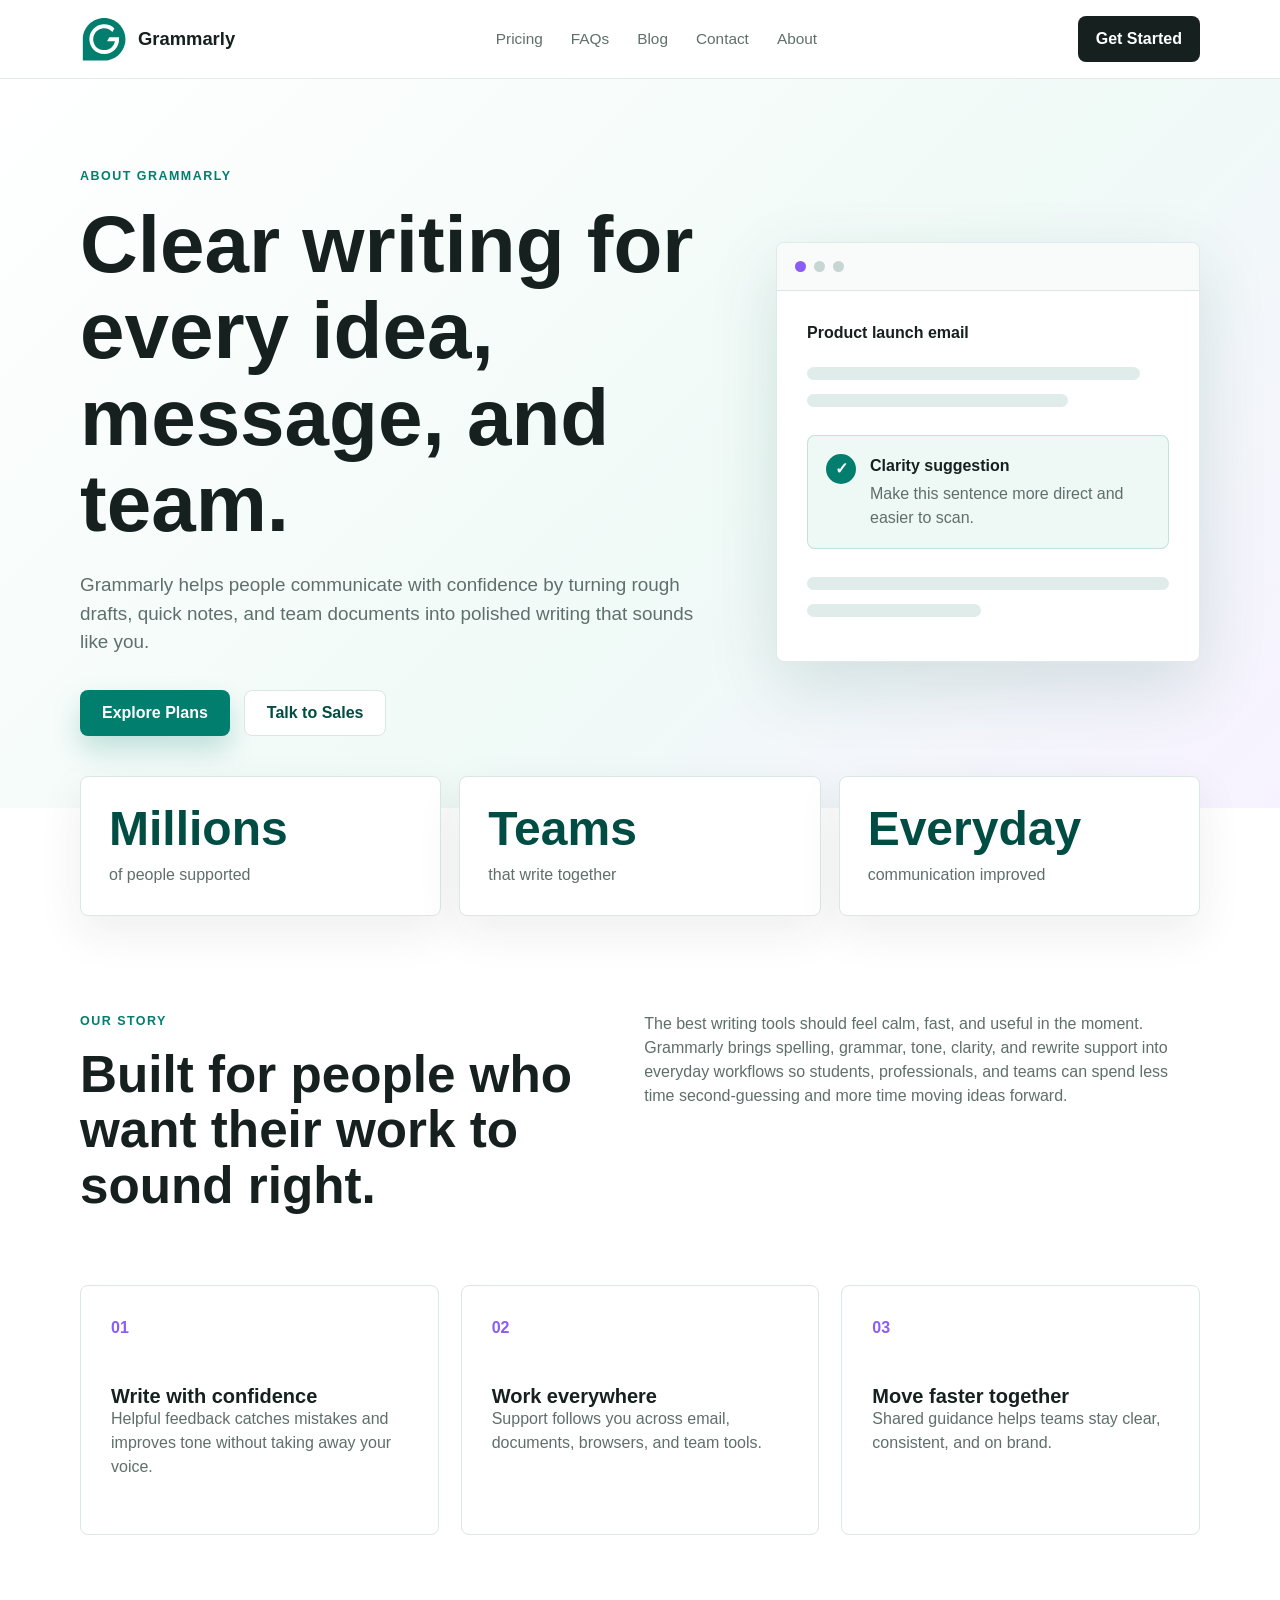
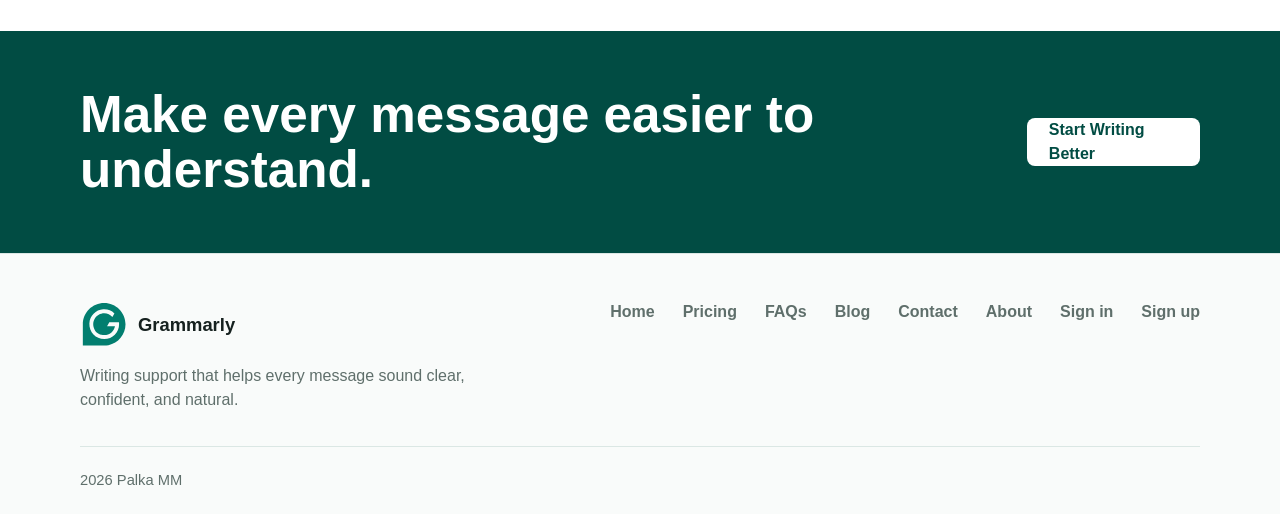
==== commit f5ac0259: "Updated navbars" ====
--- a/index.html
+++ b/index.html
@@ -16,14 +16,14 @@
             </a>
 
             <div class="nav-links">
+                <a href="pricing.html">Pricing</a>
+                <a href="faqs.html">FAQs</a>
+                <a href="blog.html">Blog</a>
+                <a href="contact.html">Contact</a>
                 <a href="about.html">About</a>
-                <a href="pricing.html">Pricing</a>
-                <a href="blog.html">Blog</a>
-                <a href="faqs.html">FAQs</a>
-                <a href="contact.html">Contact</a>
             </div>
 
-            <a class="nav-action" href="contact.html">Get Started</a>
+            <a class="nav-action" href="signup.html">Get Started</a>
         </nav>
     </header>
 
@@ -134,10 +134,14 @@
             </div>
 
             <div class="footer-links">
-                <a href="about.html">About</a>
+                <a href="pricing.html">Home</a>
                 <a href="pricing.html">Pricing</a>
                 <a href="faqs.html">FAQs</a>
+                <a href="blog.html">Blog</a>
                 <a href="contact.html">Contact</a>
+                <a href="about.html">About</a>
+                <a href="signin.html">Sign in</a>
+                <a href="signup.html">Sign up</a>
             </div>
         </div>
 
